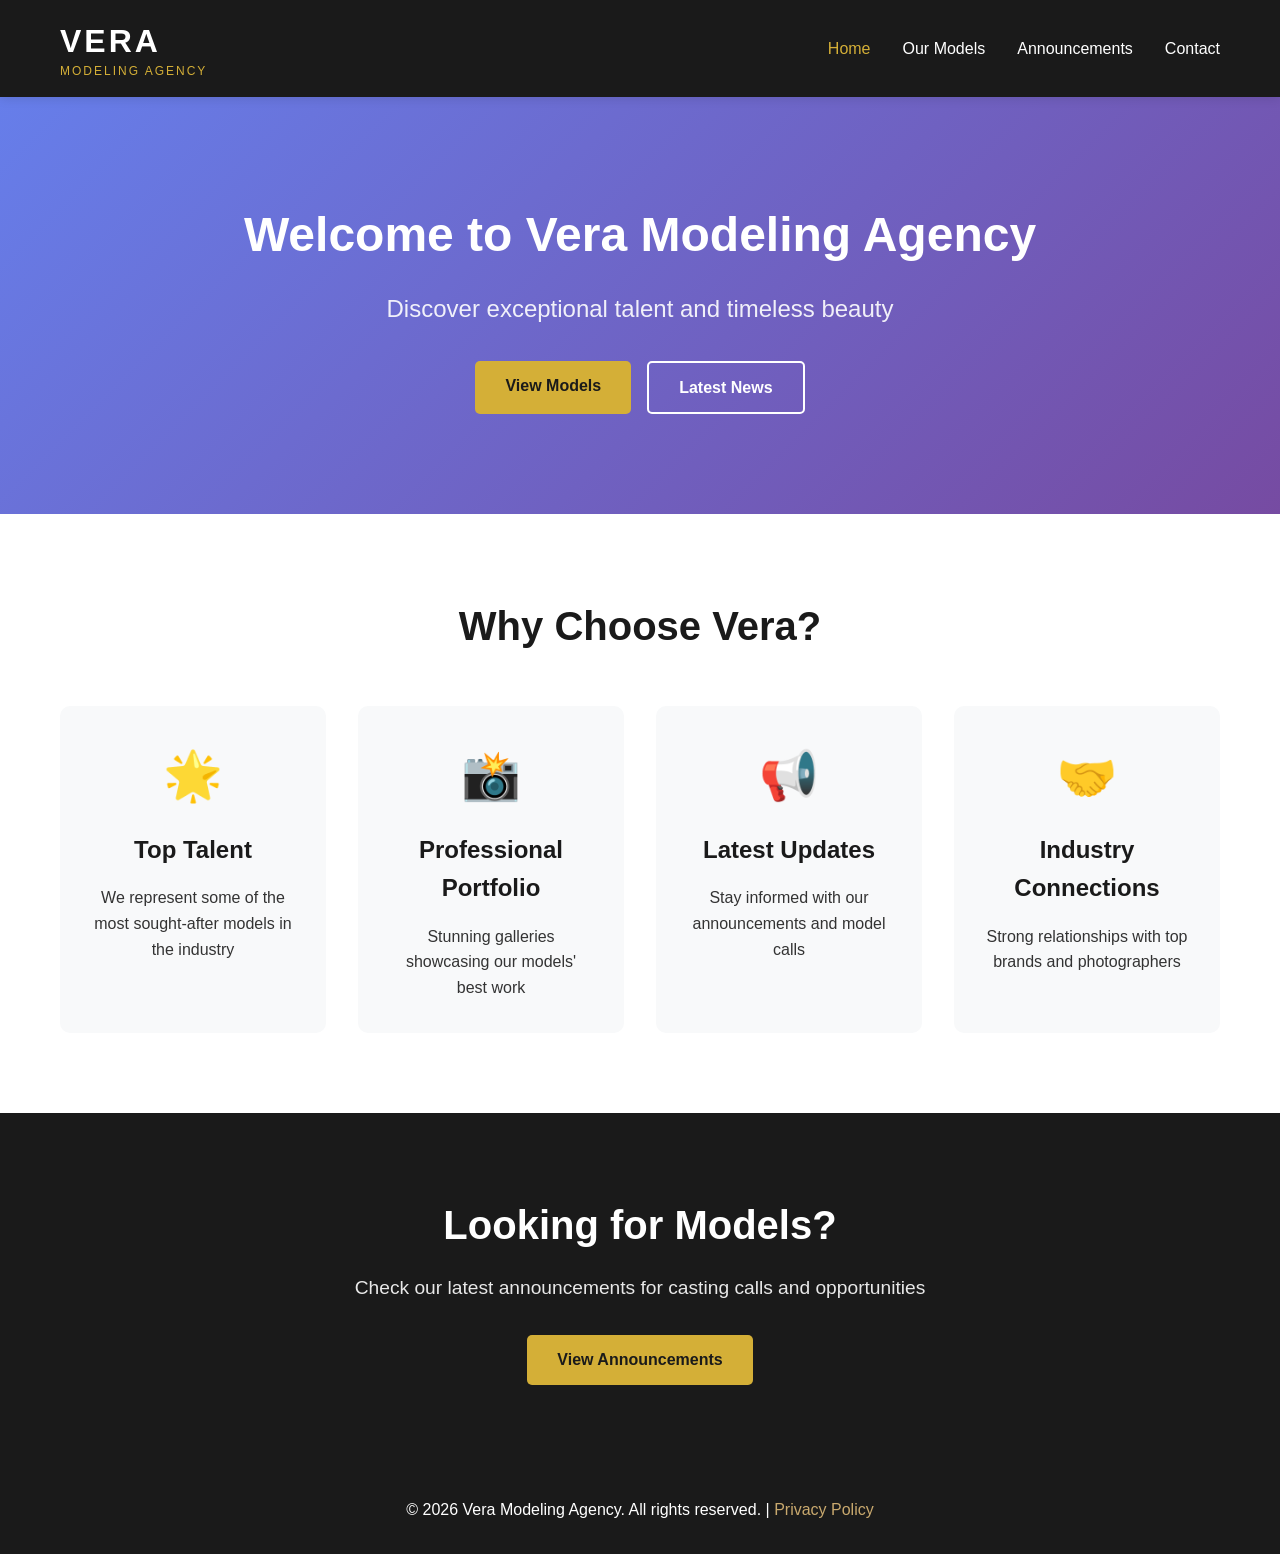
==== index.html @ ce7860f6 "Add privacy policy page and update contact info - Add privacy.html with 19-section verification-grad" ====
<!DOCTYPE html>
<html lang="en">
<head>
    <meta charset="UTF-8">
    <meta name="viewport" content="width=device-width, initial-scale=1.0">
    <title>Vera Modeling Agency - Home</title>
    <link rel="stylesheet" href="styles.css">
</head>
<body>
    <header>
        <nav class="navbar">
            <div class="container">
                <div class="logo">
                    <h1>VERA</h1>
                    <p class="tagline">Modeling Agency</p>
                </div>
                <ul class="nav-links">
                    <li><a href="index.html" class="active">Home</a></li>
                    <li><a href="models.html">Our Models</a></li>
                    <li><a href="announcements.html">Announcements</a></li>
                    <li><a href="contact.html">Contact</a></li>
                </ul>
            </div>
        </nav>
    </header>

    <main>
        <section class="hero">
            <div class="hero-content">
                <h2>Welcome to Vera Modeling Agency</h2>
                <p>Discover exceptional talent and timeless beauty</p>
                <div class="cta-buttons">
                    <a href="models.html" class="btn btn-primary">View Models</a>
                    <a href="announcements.html" class="btn btn-secondary">Latest News</a>
                </div>
            </div>
        </section>

        <section class="features">
            <div class="container">
                <h2>Why Choose Vera?</h2>
                <div class="feature-grid">
                    <div class="feature-card">
                        <div class="feature-icon">🌟</div>
                        <h3>Top Talent</h3>
                        <p>We represent some of the most sought-after models in the industry</p>
                    </div>
                    <div class="feature-card">
                        <div class="feature-icon">📸</div>
                        <h3>Professional Portfolio</h3>
                        <p>Stunning galleries showcasing our models' best work</p>
                    </div>
                    <div class="feature-card">
                        <div class="feature-icon">📢</div>
                        <h3>Latest Updates</h3>
                        <p>Stay informed with our announcements and model calls</p>
                    </div>
                    <div class="feature-card">
                        <div class="feature-icon">🤝</div>
                        <h3>Industry Connections</h3>
                        <p>Strong relationships with top brands and photographers</p>
                    </div>
                </div>
            </div>
        </section>

        <section class="cta-section">
            <div class="container">
                <h2>Looking for Models?</h2>
                <p>Check our latest announcements for casting calls and opportunities</p>
                <a href="announcements.html" class="btn btn-primary">View Announcements</a>
            </div>
        </section>
    </main>

    <footer>
        <div class="container">
            <p>&copy; 2026 Vera Modeling Agency. All rights reserved. | <a href="privacy.html">Privacy Policy</a></p>
        </div>
    </footer>

    <script src="script.js"></script>
</body>
</html>
---- styles.css ----
/* Reset and Base Styles */
* {
    margin: 0;
    padding: 0;
    box-sizing: border-box;
}

body {
    font-family: 'Segoe UI', Tahoma, Geneva, Verdana, sans-serif;
    line-height: 1.6;
    color: #333;
    background-color: #f8f9fa;
}

.container {
    max-width: 1200px;
    margin: 0 auto;
    padding: 0 20px;
}

/* Navigation */
.navbar {
    background-color: #1a1a1a;
    padding: 1rem 0;
    box-shadow: 0 2px 10px rgba(0,0,0,0.1);
    position: sticky;
    top: 0;
    z-index: 1000;
}

.navbar .container {
    display: flex;
    justify-content: space-between;
    align-items: center;
}

.logo h1 {
    color: #fff;
    font-size: 2rem;
    letter-spacing: 3px;
    margin-bottom: 0;
}

.logo .tagline {
    color: #d4af37;
    font-size: 0.75rem;
    letter-spacing: 2px;
    text-transform: uppercase;
    margin-top: -5px;
}

.nav-links {
    display: flex;
    list-style: none;
    gap: 2rem;
}

.nav-links a {
    color: #fff;
    text-decoration: none;
    font-weight: 500;
    transition: color 0.3s;
    padding: 0.5rem 0;
}

.nav-links a:hover,
.nav-links a.active {
    color: #d4af37;
}

/* Hero Section */
.hero {
    background: linear-gradient(135deg, #667eea 0%, #764ba2 100%);
    color: white;
    padding: 100px 20px;
    text-align: center;
}

.hero-content h2 {
    font-size: 3rem;
    margin-bottom: 1rem;
}

.hero-content p {
    font-size: 1.5rem;
    margin-bottom: 2rem;
    opacity: 0.9;
}

.cta-buttons {
    display: flex;
    gap: 1rem;
    justify-content: center;
}

/* Buttons */
.btn {
    display: inline-block;
    padding: 12px 30px;
    text-decoration: none;
    border-radius: 5px;
    font-weight: 600;
    transition: all 0.3s;
    cursor: pointer;
    border: none;
}

.btn-primary {
    background-color: #d4af37;
    color: #1a1a1a;
}

.btn-primary:hover {
    background-color: #c09a2b;
    transform: translateY(-2px);
    box-shadow: 0 5px 15px rgba(212, 175, 55, 0.3);
}

.btn-secondary {
    background-color: transparent;
    color: white;
    border: 2px solid white;
}

.btn-secondary:hover {
    background-color: white;
    color: #667eea;
}

/* Features Section */
.features {
    padding: 80px 20px;
    background-color: white;
}

.features h2 {
    text-align: center;
    font-size: 2.5rem;
    margin-bottom: 3rem;
    color: #1a1a1a;
}

.feature-grid {
    display: grid;
    grid-template-columns: repeat(auto-fit, minmax(250px, 1fr));
    gap: 2rem;
}

.feature-card {
    text-align: center;
    padding: 2rem;
    background-color: #f8f9fa;
    border-radius: 10px;
    transition: transform 0.3s, box-shadow 0.3s;
}

.feature-card:hover {
    transform: translateY(-5px);
    box-shadow: 0 10px 30px rgba(0,0,0,0.1);
}

.feature-icon {
    font-size: 3rem;
    margin-bottom: 1rem;
}

.feature-card h3 {
    font-size: 1.5rem;
    margin-bottom: 1rem;
    color: #1a1a1a;
}

/* CTA Section */
.cta-section {
    background-color: #1a1a1a;
    color: white;
    padding: 80px 20px;
    text-align: center;
}

.cta-section h2 {
    font-size: 2.5rem;
    margin-bottom: 1rem;
}

.cta-section p {
    font-size: 1.2rem;
    margin-bottom: 2rem;
    opacity: 0.9;
}

/* Page Header */
.page-header {
    background: linear-gradient(135deg, #667eea 0%, #764ba2 100%);
    color: white;
    padding: 60px 20px;
    text-align: center;
}

.page-header h1 {
    font-size: 3rem;
    margin-bottom: 1rem;
}

.page-header p {
    font-size: 1.2rem;
    opacity: 0.9;
}

/* Models Section */
.models-section {
    padding: 80px 20px;
}

.models-grid {
    display: grid;
    grid-template-columns: repeat(auto-fill, minmax(280px, 1fr));
    gap: 2rem;
}

.model-card {
    background: white;
    border-radius: 10px;
    overflow: hidden;
    box-shadow: 0 5px 15px rgba(0,0,0,0.1);
    transition: transform 0.3s, box-shadow 0.3s;
    cursor: pointer;
}

.model-card:hover {
    transform: translateY(-10px);
    box-shadow: 0 15px 30px rgba(0,0,0,0.2);
}

.model-card-image {
    width: 100%;
    height: 350px;
    background-color: #e9ecef;
    display: flex;
    align-items: center;
    justify-content: center;
    font-size: 4rem;
}

.model-card-content {
    padding: 1.5rem;
}

.model-card h3 {
    font-size: 1.5rem;
    margin-bottom: 0.5rem;
    color: #1a1a1a;
}

.model-card-meta {
    display: flex;
    gap: 1rem;
    color: #666;
    font-size: 0.9rem;
    margin-bottom: 1rem;
}

.model-card p {
    color: #666;
    line-height: 1.6;
}

/* Model Profile */
.model-profile {
    padding: 60px 20px;
    background-color: white;
}

.model-header {
    display: grid;
    grid-template-columns: 300px 1fr;
    gap: 3rem;
    margin-bottom: 3rem;
}

.model-photo {
    width: 300px;
    height: 400px;
    background-color: #e9ecef;
    border-radius: 10px;
    display: flex;
    align-items: center;
    justify-content: center;
    font-size: 6rem;
}

.model-info h1 {
    font-size: 2.5rem;
    margin-bottom: 1rem;
    color: #1a1a1a;
}

.model-stats {
    display: grid;
    grid-template-columns: repeat(2, 1fr);
    gap: 1rem;
    margin: 1.5rem 0;
}

.stat-item {
    background-color: #f8f9fa;
    padding: 1rem;
    border-radius: 5px;
}

.stat-item strong {
    display: block;
    color: #666;
    font-size: 0.9rem;
    margin-bottom: 0.25rem;
}

.model-bio {
    color: #666;
    line-height: 1.8;
    margin-top: 1.5rem;
}

/* Gallery Section */
.model-gallery {
    padding: 60px 20px;
    background-color: #f8f9fa;
}

.model-gallery h2 {
    text-align: center;
    font-size: 2.5rem;
    margin-bottom: 3rem;
    color: #1a1a1a;
}

.gallery-grid {
    display: grid;
    grid-template-columns: repeat(auto-fill, minmax(250px, 1fr));
    gap: 1.5rem;
}

.gallery-item {
    aspect-ratio: 1;
    background-color: #e9ecef;
    border-radius: 10px;
    overflow: hidden;
    cursor: pointer;
    transition: transform 0.3s;
    display: flex;
    align-items: center;
    justify-content: center;
    font-size: 3rem;
}

.gallery-item:hover {
    transform: scale(1.05);
}

/* Announcements Section */
.announcements-section {
    padding: 80px 20px;
}

.announcements-list {
    max-width: 900px;
    margin: 0 auto;
}

.announcement-card {
    background: white;
    padding: 2rem;
    border-radius: 10px;
    margin-bottom: 2rem;
    box-shadow: 0 5px 15px rgba(0,0,0,0.1);
}

.announcement-header {
    display: flex;
    justify-content: space-between;
    align-items: flex-start;
    margin-bottom: 1rem;
}

.announcement-card h3 {
    font-size: 1.8rem;
    color: #1a1a1a;
    margin-bottom: 0.5rem;
}

.announcement-badge {
    background-color: #d4af37;
    color: #1a1a1a;
    padding: 0.25rem 0.75rem;
    border-radius: 20px;
    font-size: 0.85rem;
    font-weight: 600;
}

.announcement-date {
    color: #666;
    font-size: 0.9rem;
    margin-bottom: 1rem;
}

.announcement-card p {
    color: #666;
    line-height: 1.8;
}

/* Contact Section */
.contact-section {
    padding: 80px 20px;
}

.contact-content {
    display: grid;
    grid-template-columns: 1fr 1fr;
    gap: 4rem;
    max-width: 1000px;
    margin: 0 auto;
}

.contact-info h2 {
    font-size: 2rem;
    margin-bottom: 2rem;
    color: #1a1a1a;
}

.info-item {
    margin-bottom: 2rem;
}

.info-item h3 {
    font-size: 1.2rem;
    margin-bottom: 0.5rem;
    color: #1a1a1a;
}

.info-item p {
    color: #666;
    line-height: 1.8;
}

.info-item a {
    color: #c9a96e;
    text-decoration: none;
}

.info-item a:hover {
    text-decoration: underline;
}

/* Contact Form */
.contact-form {
    background: white;
    padding: 2rem;
    border-radius: 10px;
    box-shadow: 0 5px 15px rgba(0,0,0,0.1);
}

.contact-form h2 {
    font-size: 2rem;
    margin-bottom: 1.5rem;
    color: #1a1a1a;
}

.form-group {
    margin-bottom: 1.5rem;
}

.form-group label {
    display: block;
    margin-bottom: 0.5rem;
    color: #333;
    font-weight: 500;
}

.form-group input,
.form-group textarea {
    width: 100%;
    padding: 0.75rem;
    border: 1px solid #ddd;
    border-radius: 5px;
    font-family: inherit;
    font-size: 1rem;
}

.form-group input:focus,
.form-group textarea:focus {
    outline: none;
    border-color: #667eea;
}

.form-group textarea {
    resize: vertical;
}

/* Back Link */
.back-link {
    padding: 2rem 20px;
    text-align: center;
}

/* Privacy Policy Page */
.privacy-section {
    padding: 80px 20px;
}

.privacy-content {
    max-width: 900px;
    margin: 0 auto;
}

.privacy-block {
    margin-bottom: 3rem;
    border-left: 4px solid #c9a96e;
    padding-left: 1.5rem;
}

.privacy-block h2 {
    font-size: 1.5rem;
    color: #1a1a1a;
    margin-bottom: 1rem;
}

.privacy-block h3 {
    font-size: 1.1rem;
    color: #333;
    margin: 1rem 0 0.5rem;
}

.privacy-block p,
.privacy-block li {
    color: #555;
    line-height: 1.9;
}

.privacy-block ul {
    padding-left: 1.5rem;
    margin: 0.5rem 0;
}

.privacy-block a {
    color: #c9a96e;
    text-decoration: none;
}

.privacy-block a:hover {
    text-decoration: underline;
}

.privacy-table {
    width: 100%;
    border-collapse: collapse;
    margin-top: 1rem;
    font-size: 0.95rem;
}

.privacy-table th {
    background-color: #1a1a1a;
    color: #fff;
    padding: 0.75rem 1rem;
    text-align: left;
}

.privacy-table td {
    padding: 0.7rem 1rem;
    border-bottom: 1px solid #e0e0e0;
    color: #555;
}

.privacy-table tr:nth-child(even) td {
    background-color: #f9f9f9;
}

/* Footer */
footer {
    background-color: #1a1a1a;
    color: white;
    padding: 2rem 0;
    text-align: center;
    margin-top: auto;
}

footer a {
    color: #c9a96e;
    text-decoration: none;
}

footer a:hover {
    text-decoration: underline;
}

/* Responsive Design */
@media (max-width: 768px) {
    .nav-links {
        gap: 1rem;
        font-size: 0.9rem;
    }

    .hero-content h2 {
        font-size: 2rem;
    }

    .hero-content p {
        font-size: 1.2rem;
    }

    .cta-buttons {
        flex-direction: column;
        align-items: stretch;
    }

    .feature-grid {
        grid-template-columns: 1fr;
    }

    .model-header {
        grid-template-columns: 1fr;
    }

    .model-photo {
        width: 100%;
    }

    .contact-content {
        grid-template-columns: 1fr;
        gap: 2rem;
    }

    .page-header h1 {
        font-size: 2rem;
    }

    .page-header p {
        font-size: 1rem;
    }
}
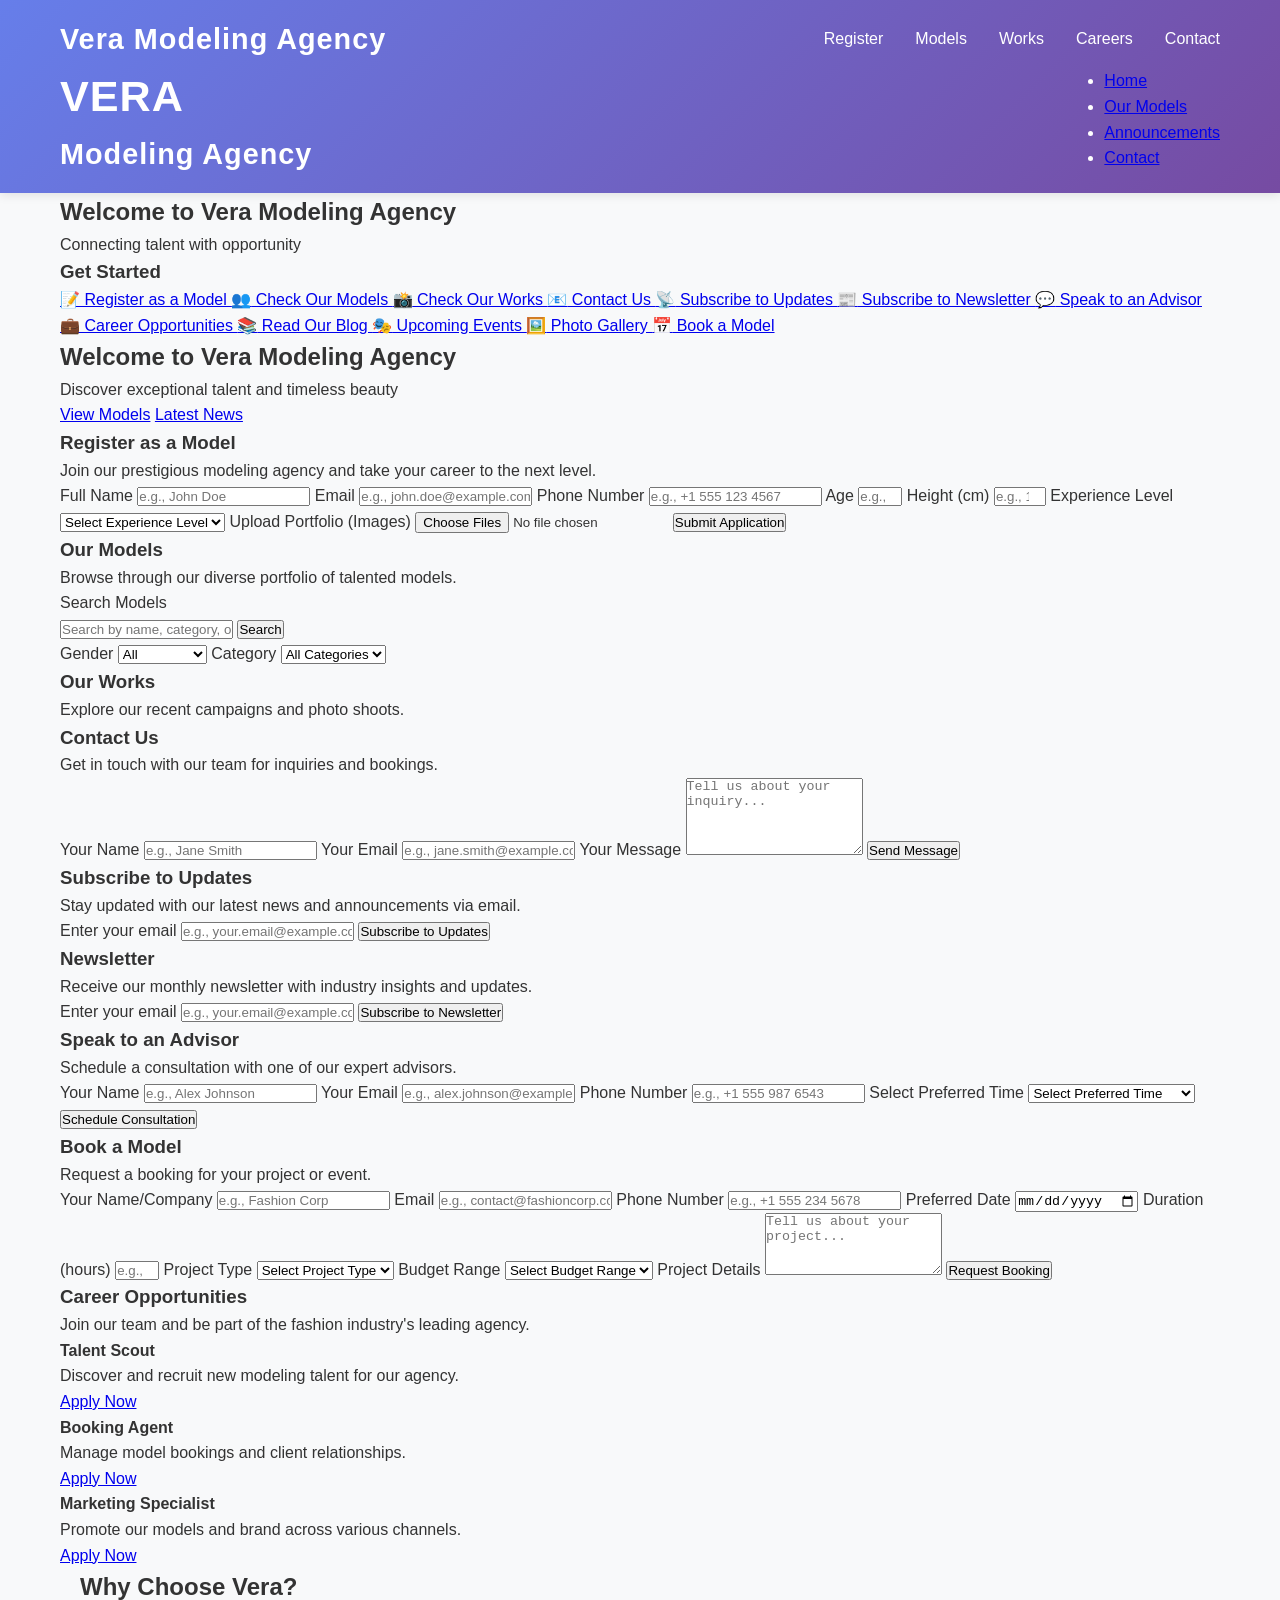
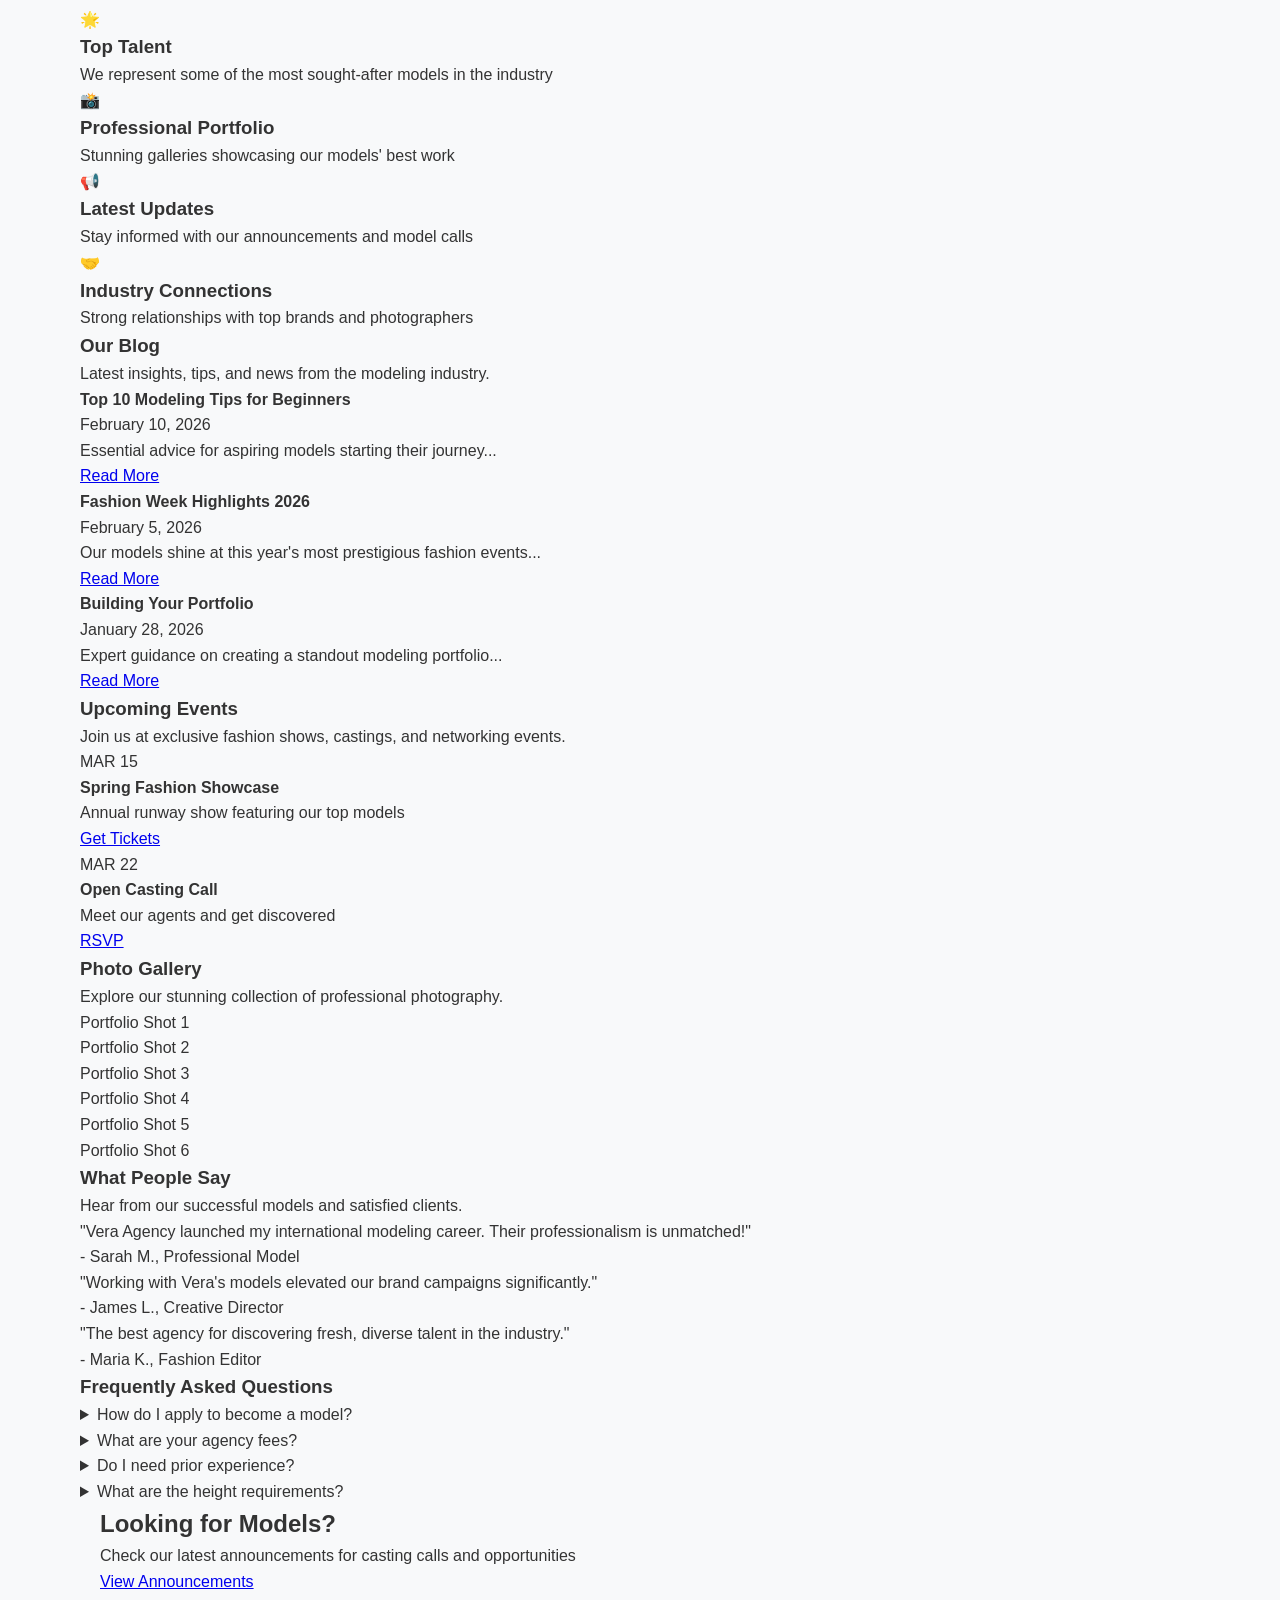
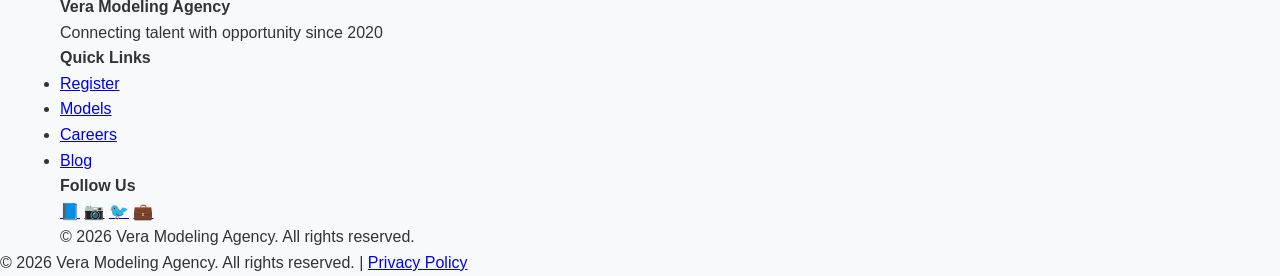
==== commit 45f5f44a: "Merge branch 'main' into copilot/add-navigation-buttons" ====
--- a/index.html
+++ b/index.html
@@ -3,11 +3,25 @@
 <head>
     <meta charset="UTF-8">
     <meta name="viewport" content="width=device-width, initial-scale=1.0">
+    <meta name="description" content="Vera Modeling Agency - Discover talent, showcase work, and connect with top models">
+    <title>Vera Modeling Agency</title>
     <title>Vera Modeling Agency - Home</title>
     <link rel="stylesheet" href="styles.css">
 </head>
 <body>
     <header>
+        <div class="container">
+            <h1 class="logo">Vera Modeling Agency</h1>
+            <nav class="main-nav">
+                <ul>
+                    <li><a href="#register" aria-label="Navigate to registration section">Register</a></li>
+                    <li><a href="#models" aria-label="Navigate to models section">Models</a></li>
+                    <li><a href="#works" aria-label="Navigate to works section">Works</a></li>
+                    <li><a href="#careers" aria-label="Navigate to careers section">Careers</a></li>
+                    <li><a href="#contact" aria-label="Navigate to contact section">Contact</a></li>
+                </ul>
+            </nav>
+        </div>
         <nav class="navbar">
             <div class="container">
                 <div class="logo">
@@ -26,6 +40,64 @@
 
     <main>
         <section class="hero">
+            <div class="container">
+                <h2>Welcome to Vera Modeling Agency</h2>
+                <p>Connecting talent with opportunity</p>
+            </div>
+        </section>
+
+        <section class="action-buttons">
+            <div class="container">
+                <h3>Get Started</h3>
+                <div class="button-grid">
+                    <a href="#register" class="btn btn-primary" aria-label="Register as a model">
+                        <span class="btn-icon" aria-hidden="true">📝</span>
+                        Register as a Model
+                    </a>
+                    <a href="#models" class="btn btn-secondary" aria-label="View our models portfolio">
+                        <span class="btn-icon" aria-hidden="true">👥</span>
+                        Check Our Models
+                    </a>
+                    <a href="#works" class="btn btn-secondary" aria-label="View our works and campaigns">
+                        <span class="btn-icon" aria-hidden="true">📸</span>
+                        Check Our Works
+                    </a>
+                    <a href="#contact" class="btn btn-secondary" aria-label="Contact us">
+                        <span class="btn-icon" aria-hidden="true">📧</span>
+                        Contact Us
+                    </a>
+                    <a href="#subscribe-feeds" class="btn btn-accent" aria-label="Subscribe to email notifications">
+                        <span class="btn-icon" aria-hidden="true">📡</span>
+                        Subscribe to Updates
+                    </a>
+                    <a href="#newsletter" class="btn btn-accent" aria-label="Subscribe to newsletter">
+                        <span class="btn-icon" aria-hidden="true">📰</span>
+                        Subscribe to Newsletter
+                    </a>
+                    <a href="#advisor" class="btn btn-highlight" aria-label="Speak to an advisor">
+                        <span class="btn-icon" aria-hidden="true">💬</span>
+                        Speak to an Advisor
+                    </a>
+                    <a href="#careers" class="btn btn-success" aria-label="View career opportunities">
+                        <span class="btn-icon" aria-hidden="true">💼</span>
+                        Career Opportunities
+                    </a>
+                    <a href="#blog" class="btn btn-info" aria-label="Read our blog">
+                        <span class="btn-icon" aria-hidden="true">📚</span>
+                        Read Our Blog
+                    </a>
+                    <a href="#events" class="btn btn-warning" aria-label="View upcoming events">
+                        <span class="btn-icon" aria-hidden="true">🎭</span>
+                        Upcoming Events
+                    </a>
+                    <a href="#gallery" class="btn btn-info" aria-label="Browse photo gallery">
+                        <span class="btn-icon" aria-hidden="true">🖼️</span>
+                        Photo Gallery
+                    </a>
+                    <a href="#booking" class="btn btn-success" aria-label="Book a model">
+                        <span class="btn-icon" aria-hidden="true">📅</span>
+                        Book a Model
+                    </a>
             <div class="hero-content">
                 <h2>Welcome to Vera Modeling Agency</h2>
                 <p>Discover exceptional talent and timeless beauty</p>
@@ -36,6 +108,194 @@
             </div>
         </section>
 
+        <section id="register" class="content-section">
+            <div class="container">
+                <h3>Register as a Model</h3>
+                <p>Join our prestigious modeling agency and take your career to the next level.</p>
+                <form class="registration-form" name="model-registration" method="post" action="/register" enctype="multipart/form-data">
+                    <label for="reg-name">Full Name</label>
+                    <input type="text" id="reg-name" name="name" placeholder="e.g., John Doe" required>
+                    <label for="reg-email">Email</label>
+                    <input type="email" id="reg-email" name="email" placeholder="e.g., john.doe@example.com" required>
+                    <label for="reg-phone">Phone Number</label>
+                    <input type="tel" id="reg-phone" name="phone" placeholder="e.g., +1 555 123 4567" required>
+                    <label for="reg-age">Age</label>
+                    <input type="number" id="reg-age" name="age" placeholder="e.g., 25" min="16" max="99" required>
+                    <label for="reg-height">Height (cm)</label>
+                    <input type="number" id="reg-height" name="height" placeholder="e.g., 175" min="140" max="220" required>
+                    <label for="reg-experience">Experience Level</label>
+                    <select id="reg-experience" name="experience" required>
+                        <option value="" disabled selected>Select Experience Level</option>
+                        <option value="beginner">Beginner</option>
+                        <option value="intermediate">Intermediate</option>
+                        <option value="professional">Professional</option>
+                    </select>
+                    <label for="reg-portfolio">Upload Portfolio (Images)</label>
+                    <input type="file" id="reg-portfolio" name="portfolio" accept="image/*" multiple>
+                    <button type="submit" class="btn btn-primary">Submit Application</button>
+                </form>
+            </div>
+        </section>
+
+        <section id="models" class="content-section alt-bg">
+            <div class="container">
+                <h3>Our Models</h3>
+                <p>Browse through our diverse portfolio of talented models.</p>
+                <form class="search-form" name="model-search" method="get" action="/search">
+                    <label for="search-query">Search Models</label>
+                    <div class="search-wrapper">
+                        <input type="text" id="search-query" name="query" placeholder="Search by name, category, or style...">
+                        <button type="submit" class="btn btn-primary btn-search">Search</button>
+                    </div>
+                    <div class="filter-group">
+                        <label for="filter-gender">Gender</label>
+                        <select id="filter-gender" name="gender">
+                            <option value="">All</option>
+                            <option value="female">Female</option>
+                            <option value="male">Male</option>
+                            <option value="non-binary">Non-Binary</option>
+                        </select>
+                        <label for="filter-category">Category</label>
+                        <select id="filter-category" name="category">
+                            <option value="">All Categories</option>
+                            <option value="fashion">Fashion</option>
+                            <option value="commercial">Commercial</option>
+                            <option value="runway">Runway</option>
+                            <option value="editorial">Editorial</option>
+                        </select>
+                    </div>
+                </form>
+            </div>
+        </section>
+
+        <section id="works" class="content-section">
+            <div class="container">
+                <h3>Our Works</h3>
+                <p>Explore our recent campaigns and photo shoots.</p>
+            </div>
+        </section>
+
+        <section id="contact" class="content-section alt-bg">
+            <div class="container">
+                <h3>Contact Us</h3>
+                <p>Get in touch with our team for inquiries and bookings.</p>
+                <form class="contact-form" name="contact" method="post" action="/contact">
+                    <label for="contact-name">Your Name</label>
+                    <input type="text" id="contact-name" name="name" placeholder="e.g., Jane Smith" required>
+                    <label for="contact-email">Your Email</label>
+                    <input type="email" id="contact-email" name="email" placeholder="e.g., jane.smith@example.com" required>
+                    <label for="contact-message">Your Message</label>
+                    <textarea id="contact-message" name="message" placeholder="Tell us about your inquiry..." rows="5" required></textarea>
+                    <button type="submit" class="btn btn-primary">Send Message</button>
+                </form>
+            </div>
+        </section>
+
+        <section id="subscribe-feeds" class="content-section">
+            <div class="container">
+                <h3>Subscribe to Updates</h3>
+                <p>Stay updated with our latest news and announcements via email.</p>
+                <form class="subscribe-form" name="feed-subscribe" method="post" action="/subscribe/updates">
+                    <label for="feeds-email">Enter your email</label>
+                    <input type="email" id="feeds-email" name="email" placeholder="e.g., your.email@example.com" required>
+                    <button type="submit" class="btn btn-accent">Subscribe to Updates</button>
+                </form>
+            </div>
+        </section>
+
+        <section id="newsletter" class="content-section alt-bg">
+            <div class="container">
+                <h3>Newsletter</h3>
+                <p>Receive our monthly newsletter with industry insights and updates.</p>
+                <form class="subscribe-form" name="newsletter-subscribe" method="post" action="/subscribe/newsletter">
+                    <label for="newsletter-email">Enter your email</label>
+                    <input type="email" id="newsletter-email" name="email" placeholder="e.g., your.email@example.com" required>
+                    <button type="submit" class="btn btn-accent">Subscribe to Newsletter</button>
+                </form>
+            </div>
+        </section>
+
+        <section id="advisor" class="content-section">
+            <div class="container">
+                <h3>Speak to an Advisor</h3>
+                <p>Schedule a consultation with one of our expert advisors.</p>
+                <form class="advisor-form" name="advisor-consultation" method="post" action="/advisor/schedule">
+                    <label for="advisor-name">Your Name</label>
+                    <input type="text" id="advisor-name" name="name" placeholder="e.g., Alex Johnson" required>
+                    <label for="advisor-email">Your Email</label>
+                    <input type="email" id="advisor-email" name="email" placeholder="e.g., alex.johnson@example.com" required>
+                    <label for="advisor-phone">Phone Number</label>
+                    <input type="tel" id="advisor-phone" name="phone" placeholder="e.g., +1 555 987 6543" required>
+                    <label for="advisor-time">Select Preferred Time</label>
+                    <select id="advisor-time" name="time" required>
+                        <option value="" disabled selected>Select Preferred Time</option>
+                        <option value="morning">Morning (9AM - 12PM)</option>
+                        <option value="afternoon">Afternoon (12PM - 5PM)</option>
+                        <option value="evening">Evening (5PM - 8PM)</option>
+                    </select>
+                    <button type="submit" class="btn btn-highlight">Schedule Consultation</button>
+                </form>
+            </div>
+        </section>
+
+        <section id="booking" class="content-section alt-bg">
+            <div class="container">
+                <h3>Book a Model</h3>
+                <p>Request a booking for your project or event.</p>
+                <form class="booking-form" name="model-booking" method="post" action="/booking/request">
+                    <label for="booking-name">Your Name/Company</label>
+                    <input type="text" id="booking-name" name="name" placeholder="e.g., Fashion Corp" required>
+                    <label for="booking-email">Email</label>
+                    <input type="email" id="booking-email" name="email" placeholder="e.g., contact@fashioncorp.com" required>
+                    <label for="booking-phone">Phone Number</label>
+                    <input type="tel" id="booking-phone" name="phone" placeholder="e.g., +1 555 234 5678" required>
+                    <label for="booking-date">Preferred Date</label>
+                    <input type="date" id="booking-date" name="date" required>
+                    <label for="booking-duration">Duration (hours)</label>
+                    <input type="number" id="booking-duration" name="duration" placeholder="e.g., 4" min="1" max="24" required>
+                    <label for="booking-type">Project Type</label>
+                    <select id="booking-type" name="type" required>
+                        <option value="" disabled selected>Select Project Type</option>
+                        <option value="photoshoot">Photo Shoot</option>
+                        <option value="runway">Runway Show</option>
+                        <option value="commercial">Commercial</option>
+                        <option value="editorial">Editorial</option>
+                        <option value="event">Event Appearance</option>
+                    </select>
+                    <label for="booking-budget">Budget Range</label>
+                    <select id="booking-budget" name="budget" required>
+                        <option value="" disabled selected>Select Budget Range</option>
+                        <option value="under1k">Under $1,000</option>
+                        <option value="1k-5k">$1,000 - $5,000</option>
+                        <option value="5k-10k">$5,000 - $10,000</option>
+                        <option value="over10k">Over $10,000</option>
+                    </select>
+                    <label for="booking-details">Project Details</label>
+                    <textarea id="booking-details" name="details" placeholder="Tell us about your project..." rows="4" required></textarea>
+                    <button type="submit" class="btn btn-success">Request Booking</button>
+                </form>
+            </div>
+        </section>
+
+        <section id="careers" class="content-section">
+            <div class="container">
+                <h3>Career Opportunities</h3>
+                <p>Join our team and be part of the fashion industry's leading agency.</p>
+                <div class="careers-list">
+                    <div class="career-card">
+                        <h4>Talent Scout</h4>
+                        <p>Discover and recruit new modeling talent for our agency.</p>
+                        <a href="#apply" class="btn btn-success">Apply Now</a>
+                    </div>
+                    <div class="career-card">
+                        <h4>Booking Agent</h4>
+                        <p>Manage model bookings and client relationships.</p>
+                        <a href="#apply" class="btn btn-success">Apply Now</a>
+                    </div>
+                    <div class="career-card">
+                        <h4>Marketing Specialist</h4>
+                        <p>Promote our models and brand across various channels.</p>
+                        <a href="#apply" class="btn btn-success">Apply Now</a>
         <section class="features">
             <div class="container">
                 <h2>Why Choose Vera?</h2>
@@ -64,6 +324,121 @@
             </div>
         </section>
 
+        <section id="blog" class="content-section alt-bg">
+            <div class="container">
+                <h3>Our Blog</h3>
+                <p>Latest insights, tips, and news from the modeling industry.</p>
+                <div class="blog-grid">
+                    <article class="blog-post">
+                        <h4>Top 10 Modeling Tips for Beginners</h4>
+                        <p class="post-date">February 10, 2026</p>
+                        <p>Essential advice for aspiring models starting their journey...</p>
+                        <a href="#" class="btn btn-info btn-small">Read More</a>
+                    </article>
+                    <article class="blog-post">
+                        <h4>Fashion Week Highlights 2026</h4>
+                        <p class="post-date">February 5, 2026</p>
+                        <p>Our models shine at this year's most prestigious fashion events...</p>
+                        <a href="#" class="btn btn-info btn-small">Read More</a>
+                    </article>
+                    <article class="blog-post">
+                        <h4>Building Your Portfolio</h4>
+                        <p class="post-date">January 28, 2026</p>
+                        <p>Expert guidance on creating a standout modeling portfolio...</p>
+                        <a href="#" class="btn btn-info btn-small">Read More</a>
+                    </article>
+                </div>
+            </div>
+        </section>
+
+        <section id="events" class="content-section">
+            <div class="container">
+                <h3>Upcoming Events</h3>
+                <p>Join us at exclusive fashion shows, castings, and networking events.</p>
+                <div class="events-list">
+                    <div class="event-card">
+                        <div class="event-date">
+                            <span class="month">MAR</span>
+                            <span class="day">15</span>
+                        </div>
+                        <div class="event-details">
+                            <h4>Spring Fashion Showcase</h4>
+                            <p>Annual runway show featuring our top models</p>
+                            <a href="#" class="btn btn-warning btn-small">Get Tickets</a>
+                        </div>
+                    </div>
+                    <div class="event-card">
+                        <div class="event-date">
+                            <span class="month">MAR</span>
+                            <span class="day">22</span>
+                        </div>
+                        <div class="event-details">
+                            <h4>Open Casting Call</h4>
+                            <p>Meet our agents and get discovered</p>
+                            <a href="#" class="btn btn-warning btn-small">RSVP</a>
+                        </div>
+                    </div>
+                </div>
+            </div>
+        </section>
+
+        <section id="gallery" class="content-section alt-bg">
+            <div class="container">
+                <h3>Photo Gallery</h3>
+                <p>Explore our stunning collection of professional photography.</p>
+                <div class="gallery-grid">
+                    <div class="gallery-item">Portfolio Shot 1</div>
+                    <div class="gallery-item">Portfolio Shot 2</div>
+                    <div class="gallery-item">Portfolio Shot 3</div>
+                    <div class="gallery-item">Portfolio Shot 4</div>
+                    <div class="gallery-item">Portfolio Shot 5</div>
+                    <div class="gallery-item">Portfolio Shot 6</div>
+                </div>
+            </div>
+        </section>
+
+        <section id="testimonials" class="content-section">
+            <div class="container">
+                <h3>What People Say</h3>
+                <p>Hear from our successful models and satisfied clients.</p>
+                <div class="testimonials-grid">
+                    <div class="testimonial-card">
+                        <p class="testimonial-text">"Vera Agency launched my international modeling career. Their professionalism is unmatched!"</p>
+                        <p class="testimonial-author">- Sarah M., Professional Model</p>
+                    </div>
+                    <div class="testimonial-card">
+                        <p class="testimonial-text">"Working with Vera's models elevated our brand campaigns significantly."</p>
+                        <p class="testimonial-author">- James L., Creative Director</p>
+                    </div>
+                    <div class="testimonial-card">
+                        <p class="testimonial-text">"The best agency for discovering fresh, diverse talent in the industry."</p>
+                        <p class="testimonial-author">- Maria K., Fashion Editor</p>
+                    </div>
+                </div>
+            </div>
+        </section>
+
+        <section id="faq" class="content-section alt-bg">
+            <div class="container">
+                <h3>Frequently Asked Questions</h3>
+                <div class="faq-list">
+                    <details class="faq-item">
+                        <summary>How do I apply to become a model?</summary>
+                        <p>Fill out our registration form above with your details and portfolio. Our team reviews all applications within 5 business days.</p>
+                    </details>
+                    <details class="faq-item">
+                        <summary>What are your agency fees?</summary>
+                        <p>We work on a commission basis. Models keep 80% of their earnings, and we take 20% to cover representation and booking services.</p>
+                    </details>
+                    <details class="faq-item">
+                        <summary>Do I need prior experience?</summary>
+                        <p>No! We work with models at all experience levels, from beginners to seasoned professionals.</p>
+                    </details>
+                    <details class="faq-item">
+                        <summary>What are the height requirements?</summary>
+                        <p>Requirements vary by category. Fashion models typically need to be 5'8" or taller, but we have opportunities for all heights in commercial modeling.</p>
+                    </details>
+                </div>
         <section class="cta-section">
             <div class="container">
                 <h2>Looking for Models?</h2>
@@ -75,6 +450,33 @@
 
     <footer>
         <div class="container">
+            <div class="footer-content">
+                <div class="footer-section">
+                    <h4>Vera Modeling Agency</h4>
+                    <p>Connecting talent with opportunity since 2020</p>
+                </div>
+                <div class="footer-section">
+                    <h4>Quick Links</h4>
+                    <ul>
+                        <li><a href="#register">Register</a></li>
+                        <li><a href="#models">Models</a></li>
+                        <li><a href="#careers">Careers</a></li>
+                        <li><a href="#blog">Blog</a></li>
+                    </ul>
+                </div>
+                <div class="footer-section">
+                    <h4>Follow Us</h4>
+                    <div class="social-links">
+                        <a href="#" aria-label="Facebook" class="social-icon">📘</a>
+                        <a href="#" aria-label="Instagram" class="social-icon">📷</a>
+                        <a href="#" aria-label="Twitter" class="social-icon">🐦</a>
+                        <a href="#" aria-label="LinkedIn" class="social-icon">💼</a>
+                    </div>
+                </div>
+            </div>
+            <p class="copyright">&copy; 2026 Vera Modeling Agency. All rights reserved.</p>
+        </div>
+    </footer>
             <p>&copy; 2026 Vera Modeling Agency. All rights reserved. | <a href="privacy.html">Privacy Policy</a></p>
         </div>
     </footer>
--- a/styles.css
+++ b/styles.css
@@ -1,4 +1,20 @@
 /* Reset and Base Styles */
+:root {
+    --gradient-primary: linear-gradient(135deg, #667eea 0%, #764ba2 100%);
+    --gradient-secondary: linear-gradient(135deg, #f093fb 0%, #f5576c 100%);
+    --gradient-accent: linear-gradient(135deg, #4facfe 0%, #00f2fe 100%);
+    --gradient-highlight: linear-gradient(135deg, #fa709a 0%, #fee140 100%);
+    --gradient-success: linear-gradient(135deg, #43e97b 0%, #38f9d7 100%);
+    --gradient-info: linear-gradient(135deg, #4facfe 0%, #00f2fe 100%);
+    --gradient-warning: linear-gradient(135deg, #fa709a 0%, #fee140 100%);
+    --color-primary: #667eea;
+    --color-text: #333;
+    --color-text-light: #666;
+    --color-border: #e0e0e0;
+    --color-bg: #f9f9f9;
+    --z-header: 1000;
+}
+
 * {
     margin: 0;
     padding: 0;
@@ -8,6 +24,8 @@
 body {
     font-family: 'Segoe UI', Tahoma, Geneva, Verdana, sans-serif;
     line-height: 1.6;
+    color: var(--color-text);
+    background-color: var(--color-bg);
     color: #333;
     background-color: #f8f9fa;
 }
@@ -18,6 +36,47 @@
     padding: 0 20px;
 }
 
+/* Header */
+header {
+    background: var(--gradient-primary);
+    color: white;
+    padding: 1rem 0;
+    position: -webkit-sticky;
+    position: sticky;
+    top: 0;
+    z-index: var(--z-header);
+    box-shadow: 0 2px 10px rgba(0, 0, 0, 0.1);
+}
+
+header .container {
+    display: flex;
+    justify-content: space-between;
+    align-items: center;
+    flex-wrap: wrap;
+}
+
+.logo {
+    font-size: 1.8rem;
+    font-weight: 700;
+    letter-spacing: 1px;
+}
+
+.main-nav ul {
+    display: flex;
+    list-style: none;
+    gap: 2rem;
+    flex-wrap: wrap;
+}
+
+.main-nav a {
+    color: white;
+    text-decoration: none;
+    font-weight: 500;
+    transition: opacity 0.3s ease;
+}
+
+.main-nav a:hover {
+    opacity: 0.8;
 /* Navigation */
 .navbar {
     background-color: #1a1a1a;
@@ -70,6 +129,604 @@
 
 /* Hero Section */
 .hero {
+    background: var(--gradient-primary);
+    color: white;
+    padding: 4rem 0;
+    text-align: center;
+}
+
+.hero h2 {
+    font-size: 2.5rem;
+    margin-bottom: 1rem;
+    font-weight: 700;
+}
+
+.hero p {
+    font-size: 1.2rem;
+    opacity: 0.9;
+}
+
+/* Action Buttons Section */
+.action-buttons {
+    padding: 3rem 0;
+    background-color: white;
+}
+
+.action-buttons h3 {
+    text-align: center;
+    font-size: 2rem;
+    margin-bottom: 2rem;
+    color: var(--color-primary);
+}
+
+.button-grid {
+    display: grid;
+    grid-template-columns: repeat(auto-fit, minmax(250px, 1fr));
+    gap: 1.5rem;
+    max-width: 900px;
+    margin: 0 auto;
+}
+
+/* Button Styles */
+.btn {
+    display: flex;
+    align-items: center;
+    justify-content: center;
+    gap: 0.5rem;
+    padding: 1rem 1.5rem;
+    text-decoration: none;
+    border-radius: 8px;
+    font-weight: 600;
+    font-size: 1rem;
+    transition: all 0.3s ease;
+    box-shadow: 0 4px 6px rgba(0, 0, 0, 0.1);
+    border: none;
+    cursor: pointer;
+}
+
+.btn:hover {
+    will-change: transform;
+}
+
+.btn-icon {
+    font-size: 1.2rem;
+}
+
+.btn-primary {
+    background: var(--gradient-primary);
+    color: white;
+}
+
+.btn-primary:hover {
+    transform: translateY(-2px);
+    box-shadow: 0 6px 12px rgba(102, 126, 234, 0.4);
+}
+
+.btn-secondary {
+    background: var(--gradient-secondary);
+    color: white;
+}
+
+.btn-secondary:hover {
+    transform: translateY(-2px);
+    box-shadow: 0 6px 12px rgba(240, 147, 251, 0.4);
+}
+
+.btn-accent {
+    background: var(--gradient-accent);
+    color: white;
+}
+
+.btn-accent:hover {
+    transform: translateY(-2px);
+    box-shadow: 0 6px 12px rgba(79, 172, 254, 0.4);
+}
+
+.btn-highlight {
+    background: var(--gradient-highlight);
+    color: #000;
+}
+
+.btn-highlight:hover {
+    transform: translateY(-2px);
+    box-shadow: 0 6px 12px rgba(250, 112, 154, 0.4);
+}
+
+.btn-success {
+    background: var(--gradient-success);
+    color: #000;
+}
+
+.btn-success:hover {
+    transform: translateY(-2px);
+    box-shadow: 0 6px 12px rgba(67, 233, 123, 0.4);
+}
+
+.btn-info {
+    background: var(--gradient-info);
+    color: white;
+}
+
+.btn-info:hover {
+    transform: translateY(-2px);
+    box-shadow: 0 6px 12px rgba(79, 172, 254, 0.4);
+}
+
+.btn-warning {
+    background: var(--gradient-warning);
+    color: #000;
+}
+
+.btn-warning:hover {
+    transform: translateY(-2px);
+    box-shadow: 0 6px 12px rgba(250, 112, 154, 0.4);
+}
+
+.btn-small {
+    padding: 0.6rem 1rem;
+    font-size: 0.9rem;
+}
+
+.btn-search {
+    border-radius: 0 6px 6px 0;
+}
+
+/* Content Sections */
+.content-section {
+    padding: 3rem 0;
+}
+
+.content-section.alt-bg {
+    background-color: white;
+}
+
+.content-section h3 {
+    font-size: 2rem;
+    margin-bottom: 1rem;
+    color: var(--color-primary);
+}
+
+.content-section p {
+    font-size: 1.1rem;
+    margin-bottom: 2rem;
+    color: var(--color-text-light);
+}
+
+/* Forms */
+form {
+    max-width: 500px;
+    margin: 0 auto;
+}
+
+label {
+    display: block;
+    font-weight: 600;
+    margin-bottom: 0.5rem;
+    color: #4a5568;
+    font-size: 0.9rem;
+}
+
+input[type="text"],
+input[type="email"],
+input[type="tel"],
+input[type="number"],
+input[type="date"],
+input[type="file"],
+textarea,
+select {
+    width: 100%;
+    padding: 0.8rem;
+    margin-bottom: 1rem;
+    border: 2px solid var(--color-border);
+    border-radius: 6px;
+    font-size: 1rem;
+    font-family: inherit;
+    transition: border-color 0.3s ease;
+}
+
+input[type="file"] {
+    padding: 0.5rem;
+}
+
+input:focus,
+textarea:focus,
+select:focus {
+    outline: none;
+    border-color: var(--color-primary);
+    box-shadow: 0 0 0 3px rgba(102, 126, 234, 0.2);
+}
+
+textarea {
+    resize: vertical;
+}
+
+form .btn {
+    width: 100%;
+    margin-top: 0.5rem;
+}
+
+/* Search Form */
+.search-form {
+    max-width: 700px;
+}
+
+.search-wrapper {
+    display: flex;
+    gap: 0;
+    margin-bottom: 1.5rem;
+}
+
+.search-wrapper input {
+    border-radius: 6px 0 0 6px;
+    margin-bottom: 0;
+}
+
+.search-wrapper .btn-search {
+    border-radius: 0 6px 6px 0;
+    width: auto;
+    padding: 0.8rem 2rem;
+    margin-top: 0;
+}
+
+.filter-group {
+    display: grid;
+    grid-template-columns: repeat(2, 1fr);
+    gap: 1rem;
+    align-items: end;
+}
+
+.filter-group label {
+    margin-bottom: 0.5rem;
+}
+
+.filter-group select {
+    margin-bottom: 0;
+}
+
+/* Careers Section */
+.careers-list {
+    display: grid;
+    grid-template-columns: repeat(auto-fit, minmax(280px, 1fr));
+    gap: 2rem;
+    margin-top: 2rem;
+}
+
+.career-card {
+    background: white;
+    padding: 2rem;
+    border-radius: 8px;
+    box-shadow: 0 4px 6px rgba(0, 0, 0, 0.1);
+    text-align: center;
+}
+
+.career-card h4 {
+    color: var(--color-primary);
+    margin-bottom: 1rem;
+    font-size: 1.5rem;
+}
+
+.career-card p {
+    margin-bottom: 1.5rem;
+    color: var(--color-text-light);
+}
+
+.career-card .btn {
+    width: auto;
+    padding: 0.8rem 2rem;
+}
+
+/* Blog Section */
+.blog-grid {
+    display: grid;
+    grid-template-columns: repeat(auto-fit, minmax(300px, 1fr));
+    gap: 2rem;
+    margin-top: 2rem;
+}
+
+.blog-post {
+    background: white;
+    padding: 2rem;
+    border-radius: 8px;
+    box-shadow: 0 4px 6px rgba(0, 0, 0, 0.1);
+}
+
+.blog-post h4 {
+    color: var(--color-primary);
+    margin-bottom: 0.5rem;
+    font-size: 1.3rem;
+}
+
+.post-date {
+    font-size: 0.85rem;
+    color: var(--color-text-light);
+    margin-bottom: 1rem;
+}
+
+.blog-post p {
+    margin-bottom: 1rem;
+}
+
+.blog-post .btn {
+    width: auto;
+}
+
+/* Events Section */
+.events-list {
+    margin-top: 2rem;
+}
+
+.event-card {
+    display: flex;
+    gap: 2rem;
+    background: white;
+    padding: 2rem;
+    border-radius: 8px;
+    box-shadow: 0 4px 6px rgba(0, 0, 0, 0.1);
+    margin-bottom: 1.5rem;
+    align-items: center;
+}
+
+.event-date {
+    display: flex;
+    flex-direction: column;
+    align-items: center;
+    background: var(--gradient-primary);
+    color: white;
+    padding: 1rem;
+    border-radius: 8px;
+    min-width: 80px;
+}
+
+.event-date .month {
+    font-size: 0.9rem;
+    font-weight: 600;
+}
+
+.event-date .day {
+    font-size: 2rem;
+    font-weight: 700;
+}
+
+.event-details {
+    flex: 1;
+}
+
+.event-details h4 {
+    color: var(--color-primary);
+    margin-bottom: 0.5rem;
+    font-size: 1.4rem;
+}
+
+.event-details p {
+    color: var(--color-text-light);
+    margin-bottom: 1rem;
+}
+
+.event-details .btn {
+    width: auto;
+}
+
+/* Gallery Section */
+.gallery-grid {
+    display: grid;
+    grid-template-columns: repeat(auto-fit, minmax(250px, 1fr));
+    gap: 1.5rem;
+    margin-top: 2rem;
+}
+
+.gallery-item {
+    background: linear-gradient(135deg, #667eea 0%, #764ba2 100%);
+    color: white;
+    padding: 4rem 2rem;
+    border-radius: 8px;
+    text-align: center;
+    font-weight: 600;
+    box-shadow: 0 4px 6px rgba(0, 0, 0, 0.1);
+}
+
+/* Testimonials Section */
+.testimonials-grid {
+    display: grid;
+    grid-template-columns: repeat(auto-fit, minmax(300px, 1fr));
+    gap: 2rem;
+    margin-top: 2rem;
+}
+
+.testimonial-card {
+    background: white;
+    padding: 2rem;
+    border-radius: 8px;
+    box-shadow: 0 4px 6px rgba(0, 0, 0, 0.1);
+}
+
+.testimonial-text {
+    font-style: italic;
+    color: var(--color-text-light);
+    margin-bottom: 1rem;
+    font-size: 1.1rem;
+}
+
+.testimonial-author {
+    color: var(--color-primary);
+    font-weight: 600;
+}
+
+/* FAQ Section */
+.faq-list {
+    margin-top: 2rem;
+}
+
+.faq-item {
+    background: white;
+    padding: 1.5rem;
+    border-radius: 8px;
+    box-shadow: 0 4px 6px rgba(0, 0, 0, 0.1);
+    margin-bottom: 1rem;
+}
+
+.faq-item summary {
+    font-weight: 600;
+    color: var(--color-primary);
+    cursor: pointer;
+    font-size: 1.1rem;
+}
+
+.faq-item p {
+    margin-top: 1rem;
+    color: var(--color-text-light);
+    line-height: 1.6;
+}
+
+/* Footer */
+footer {
+    background-color: #2d3748;
+    color: white;
+    padding: 3rem 0 1.5rem;
+    margin-top: 3rem;
+}
+
+.footer-content {
+    display: grid;
+    grid-template-columns: repeat(auto-fit, minmax(200px, 1fr));
+    gap: 2rem;
+    margin-bottom: 2rem;
+}
+
+.footer-section h4 {
+    margin-bottom: 1rem;
+    color: white;
+}
+
+.footer-section ul {
+    list-style: none;
+}
+
+.footer-section ul li {
+    margin-bottom: 0.5rem;
+}
+
+.footer-section a {
+    color: #cbd5e0;
+    text-decoration: none;
+    transition: color 0.3s ease;
+}
+
+.footer-section a:hover {
+    color: white;
+}
+
+.social-links {
+    display: flex;
+    gap: 1rem;
+}
+
+.social-icon {
+    font-size: 1.5rem;
+    transition: transform 0.3s ease;
+}
+
+.social-icon:hover {
+    transform: scale(1.2);
+}
+
+.copyright {
+    text-align: center;
+    padding-top: 2rem;
+    border-top: 1px solid #4a5568;
+    color: #cbd5e0;
+}
+
+/* Responsive Design */
+@media (prefers-reduced-motion: reduce) {
+    .btn,
+    .main-nav a {
+        transition: none;
+    }
+    
+    .btn:hover {
+        transform: none;
+    }
+}
+
+@media (max-width: 768px) {
+    header .container {
+        flex-direction: column;
+        text-align: center;
+    }
+
+    .main-nav {
+        margin-top: 1rem;
+    }
+
+    .main-nav ul {
+        gap: 1rem;
+        justify-content: center;
+    }
+
+    .hero h2 {
+        font-size: 2rem;
+    }
+
+    .button-grid {
+        grid-template-columns: 1fr;
+    }
+
+    .content-section h3 {
+        font-size: 1.5rem;
+    }
+
+    .filter-group {
+        grid-template-columns: 1fr;
+    }
+
+    .search-wrapper {
+        flex-direction: column;
+    }
+
+    .search-wrapper input,
+    .search-wrapper .btn-search {
+        border-radius: 6px;
+        width: 100%;
+    }
+
+    .event-card {
+        flex-direction: column;
+        text-align: center;
+    }
+
+    .footer-content {
+        grid-template-columns: 1fr;
+        text-align: center;
+    }
+
+    .social-links {
+        justify-content: center;
+    }
+}
+
+@media (min-width: 481px) and (max-width: 768px) {
+    .button-grid {
+        grid-template-columns: repeat(2, 1fr);
+    }
+}
+
+@media (max-width: 480px) {
+    .logo {
+        font-size: 1.5rem;
+    }
+
+    .hero h2 {
+        font-size: 1.5rem;
+    }
+
+    .hero p {
+        font-size: 1rem;
+    }
+
+    .btn {
+        padding: 0.8rem 1rem;
+        font-size: 0.9rem;
+    }
     background: linear-gradient(135deg, #667eea 0%, #764ba2 100%);
     color: white;
     padding: 100px 20px;
